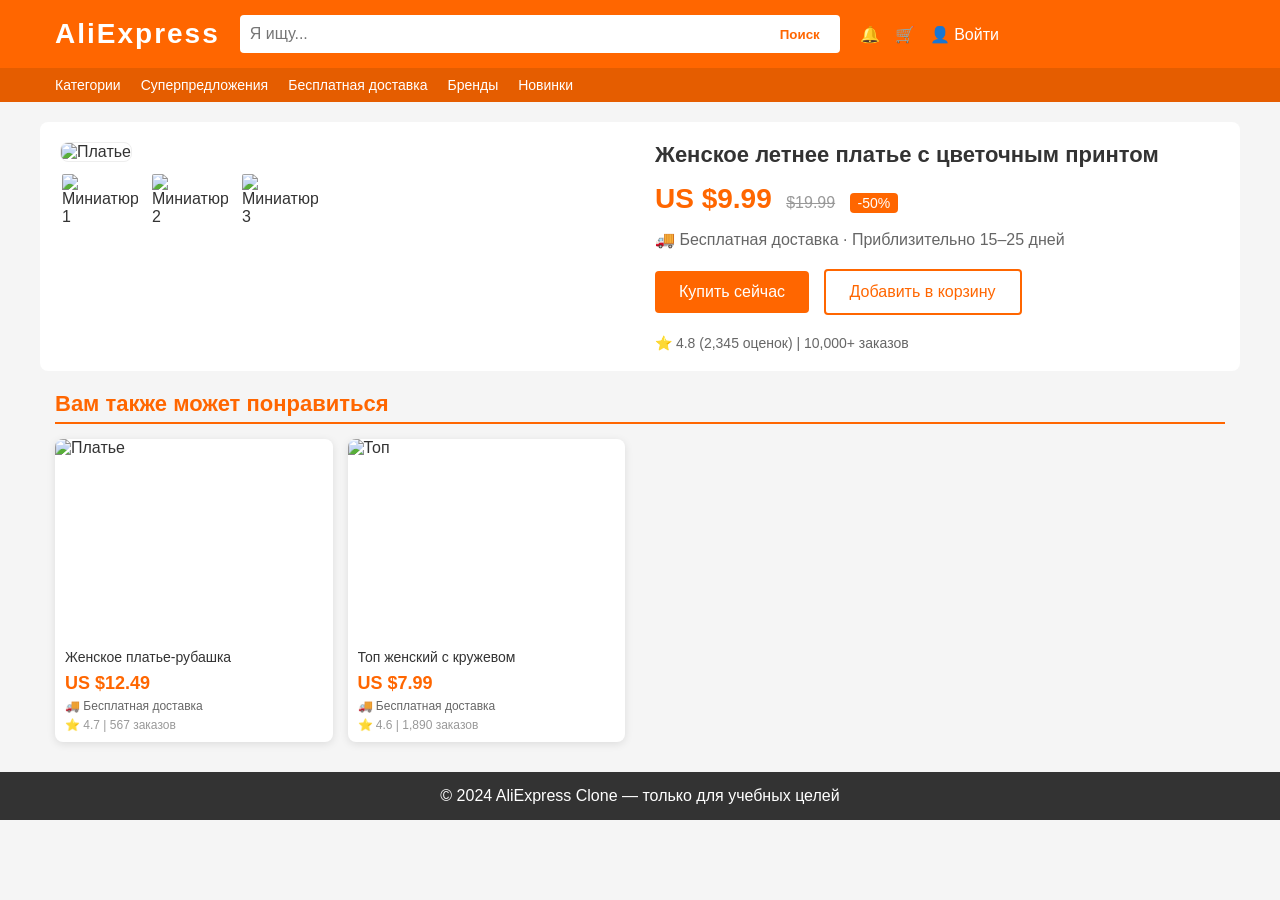
==== index.html @ 1ab43ed0 "Add files via upload" ====
<!DOCTYPE html>
<html lang="en">
<head>
  <meta charset="UTF-8">
  <meta name="viewport" content="width=device-width, initial-scale=1.0">
  <title>AliExpress Clone - Карточка товара</title>
  <link rel="stylesheet" href="styles.css">
</head>
<body>
  <!-- Header (тот же, что и в каталоге) -->
  <header class="header">
    <div class="header-top">
      <div class="container header-row">
        <div class="logo">AliExpress</div>
        <div class="search-bar">
          <input type="text" placeholder="Я ищу...">
          <button>Поиск</button>
        </div>
        <div class="header-icons">
          <span>🔔</span>
          <span>🛒</span>
          <span>👤 Войти</span>
        </div>
      </div>
    </div>
    <nav class="nav">
      <div class="container">
        <ul>
          <li><a href="#">Категории</a></li>
          <li><a href="#">Суперпредложения</a></li>
          <li><a href="#">Бесплатная доставка</a></li>
          <li><a href="#">Бренды</a></li>
          <li><a href="#">Новинки</a></li>
        </ul>
      </div>
    </nav>
  </header>

  <!-- Карточка товара -->
  <main class="container product-detail">
    <div class="product-gallery">
      <div class="main-image">
        <img src="https://via.placeholder.com/400x400/FF6600/ffffff?text=Основное+фото" alt="Платье">
      </div>
      <div class="thumbnails">
        <img src="https://via.placeholder.com/80x80/FF6600/ffffff?text=1" alt="Миниатюра 1">
        <img src="https://via.placeholder.com/80x80/FF6600/ffffff?text=2" alt="Миниатюра 2">
        <img src="https://via.placeholder.com/80x80/FF6600/ffffff?text=3" alt="Миниатюра 3">
      </div>
    </div>

    <div class="product-info">
      <h1 class="product-title">Женское летнее платье с цветочным принтом</h1>
      <div class="product-price">
        <span class="current-price">US $9.99</span>
        <span class="old-price">$19.99</span>
        <span class="discount">-50%</span>
      </div>
      <p class="shipping-info">🚚 Бесплатная доставка · Приблизительно 15–25 дней</p>
      <div class="product-actions">
        <button class="btn-buy">Купить сейчас</button>
        <button class="btn-cart">Добавить в корзину</button>
      </div>
      <div class="product-meta">
        <span>⭐ 4.8 (2,345 оценок) | 10,000+ заказов</span>
      </div>
    </div>
  </main>

  <!-- Похожие товары (используем тот же класс card) -->
  <section class="container">
    <h2 class="section-title">Вам также может понравиться</h2>
    <div class="product-grid">
      <div class="card">
        <div class="card-img">
          <img src="https://via.placeholder.com/200x200/FF6600/ffffff?text=Платье2" alt="Платье">
        </div>
        <div class="card-body">
          <p class="card-title">Женское платье-рубашка</p>
          <p class="card-price">US $12.49</p>
          <p class="card-ship">🚚 Бесплатная доставка</p>
          <div class="card-rating">⭐ 4.7 | 567 заказов</div>
        </div>
      </div>
      <div class="card">
        <div class="card-img">
          <img src="https://via.placeholder.com/200x200/FF6600/ffffff?text=Топ2" alt="Топ">
        </div>
        <div class="card-body">
          <p class="card-title">Топ женский с кружевом</p>
          <p class="card-price">US $7.99</p>
          <p class="card-ship">🚚 Бесплатная доставка</p>
          <div class="card-rating">⭐ 4.6 | 1,890 заказов</div>
        </div>
      </div>
    </div>
  </section>

  <!-- Footer -->
  <footer class="footer">
    <div class="container">
      <p>© 2024 AliExpress Clone — только для учебных целей</p>
    </div>
  </footer>
</body>
</html>
---- styles.css ----
/* Общие сбросы и шрифты */
* {
  margin: 0;
  padding: 0;
  box-sizing: border-box;
}

body {
  font-family: Arial, Helvetica, sans-serif;
  background-color: #f5f5f5;
  color: #333;
}

.container {
  max-width: 1200px;
  margin: 0 auto;
  padding: 0 15px;
}

/* Header */
.header {
  background-color: #FF6600; /* фирменный оранжевый AliExpress */
  color: #fff;
}

.header-top {
  padding: 15px 0;
}

.header-row {
  display: flex;
  align-items: center;
  gap: 20px;
}

.logo {
  font-size: 28px;
  font-weight: bold;
  letter-spacing: 2px;
}

.search-bar {
  display: flex;
  flex: 1;
  max-width: 600px;
}

.search-bar input {
  flex: 1;
  padding: 10px;
  border: none;
  border-radius: 4px 0 0 4px;
  font-size: 16px;
}

.search-bar button {
  background-color: #fff;
  border: none;
  padding: 10px 20px;
  border-radius: 0 4px 4px 0;
  font-weight: bold;
  cursor: pointer;
  color: #FF6600;
}

.header-icons {
  display: flex;
  gap: 15px;
  align-items: center;
}

.header-icons span {
  cursor: pointer;
}

/* Навигация */
.nav {
  background-color: #e55d00; /* чуть темнее */
}

.nav ul {
  display: flex;
  list-style: none;
  gap: 20px;
  padding: 8px 0;
}

.nav ul li a {
  color: #fff;
  text-decoration: none;
  font-size: 14px;
}

/* Заголовок раздела */
.section-title {
  margin: 20px 0 15px;
  font-size: 22px;
  color: #FF6600;
  border-bottom: 2px solid #FF6600;
  padding-bottom: 5px;
}

/* Сетка товаров */
.product-grid {
  display: flex;
  flex-wrap: wrap;
  gap: 15px;
}

/* Карточка товара (витрина) */
.card {
  background: #fff;
  border-radius: 8px;
  overflow: hidden;
  width: calc(25% - 15px);
  box-shadow: 0 2px 8px rgba(0,0,0,0.1);
  transition: transform 0.2s;
}

.card:hover {
  transform: translateY(-3px);
}

.card-img {
  width: 100%;
  height: 200px;
  overflow: hidden;
}

.card-img img {
  width: 100%;
  height: 100%;
  object-fit: cover;
}

.card-body {
  padding: 10px;
}

.card-title {
  font-size: 14px;
  margin-bottom: 8px;
  color: #333;
  display: -webkit-box;
  -webkit-line-clamp: 2;
  -webkit-box-orient: vertical;
  overflow: hidden;
}

.card-price {
  font-size: 18px;
  font-weight: bold;
  color: #FF6600;
}

.old-price {
  font-size: 14px;
  color: #999;
  text-decoration: line-through;
  margin-left: 5px;
}

.card-ship {
  font-size: 12px;
  color: #666;
  margin: 5px 0;
}

.card-rating {
  font-size: 12px;
  color: #999;
}

/* Детальная страница товара */
.product-detail {
  display: flex;
  gap: 30px;
  margin-top: 20px;
  background: #fff;
  padding: 20px;
  border-radius: 8px;
}

.product-gallery {
  flex: 1;
}

.main-image {
  width: 100%;
  max-width: 400px;
  margin-bottom: 10px;
}

.main-image img {
  width: 100%;
  border-radius: 8px;
  border: 1px solid #eee;
}

.thumbnails {
  display: flex;
  gap: 10px;
}

.thumbnails img {
  width: 80px;
  height: 80px;
  object-fit: cover;
  border: 2px solid transparent;
  border-radius: 4px;
  cursor: pointer;
}

.thumbnails img:hover {
  border-color: #FF6600;
}

.product-info {
  flex: 1;
}

.product-title {
  font-size: 22px;
  margin-bottom: 15px;
}

.product-price {
  margin-bottom: 15px;
}

.current-price {
  font-size: 28px;
  color: #FF6600;
  font-weight: bold;
}

.old-price {
  font-size: 16px;
  color: #999;
  text-decoration: line-through;
  margin-left: 10px;
}

.discount {
  font-size: 14px;
  background: #FF6600;
  color: #fff;
  padding: 2px 8px;
  border-radius: 4px;
  margin-left: 10px;
}

.shipping-info {
  color: #666;
  margin-bottom: 20px;
}

.product-actions {
  margin-bottom: 20px;
}

.btn-buy, .btn-cart {
  padding: 12px 24px;
  border: none;
  border-radius: 4px;
  font-size: 16px;
  cursor: pointer;
  margin-right: 10px;
}

.btn-buy {
  background-color: #FF6600;
  color: #fff;
}

.btn-cart {
  background-color: #fff;
  border: 2px solid #FF6600;
  color: #FF6600;
}

.product-meta {
  color: #666;
  font-size: 14px;
}

/* Footer */
.footer {
  background-color: #333;
  color: #fff;
  text-align: center;
  padding: 15px 0;
  margin-top: 30px;
}

/* Адаптивность для маленьких экранов */
@media (max-width: 768px) {
  .header-row {
    flex-direction: column;
    gap: 10px;
  }
  .search-bar {
    max-width: 100%;
  }
  .card {
    width: calc(50% - 15px);
  }
  .product-detail {
    flex-direction: column;
  }
}
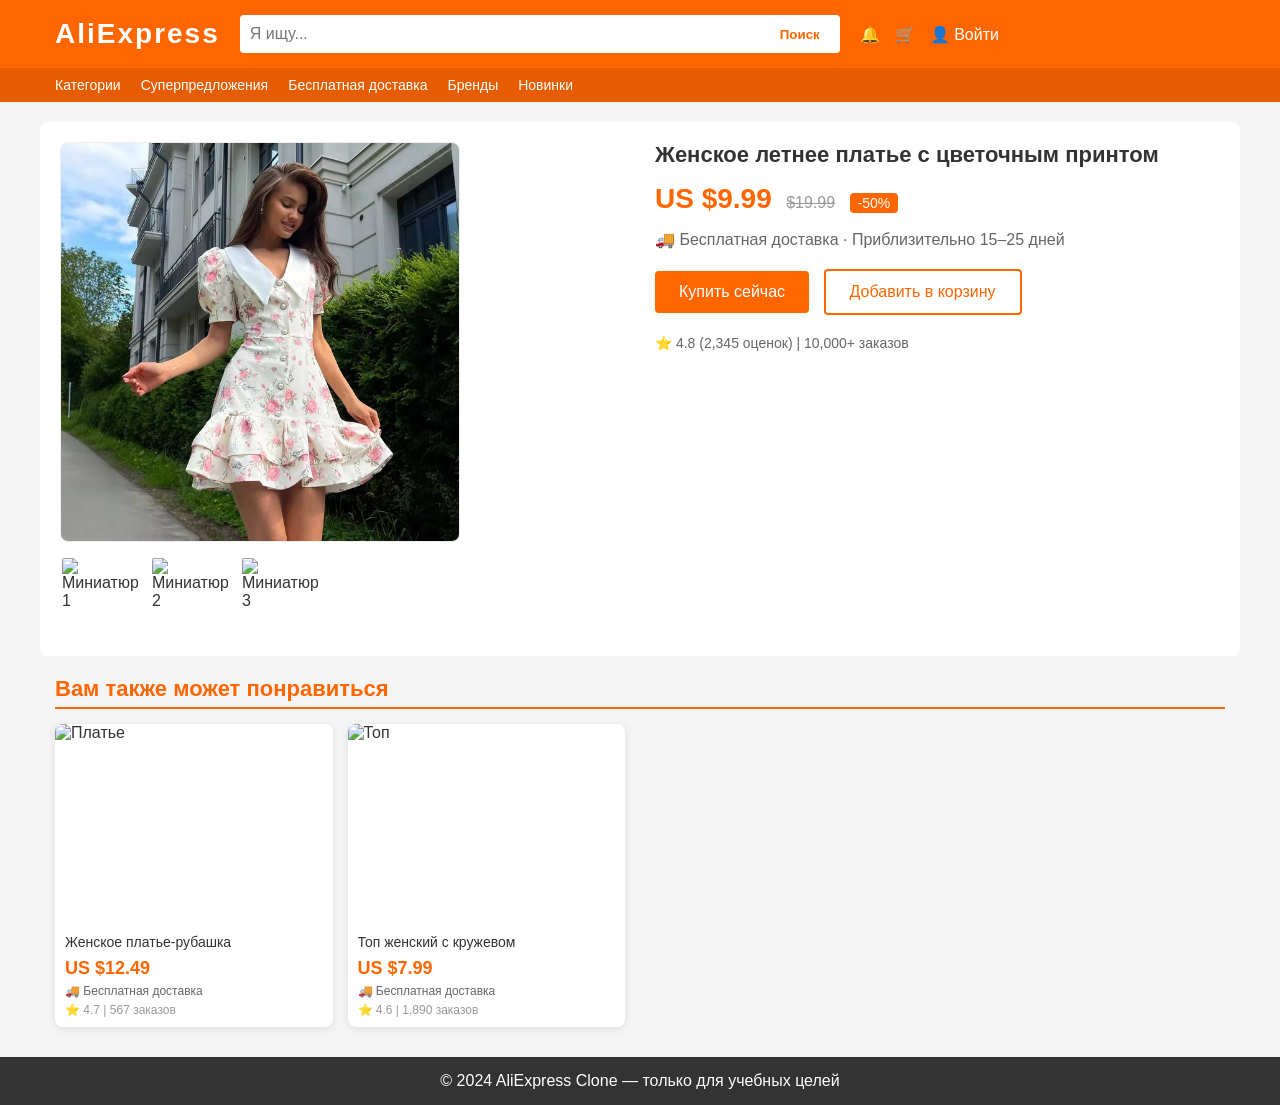
==== commit 503dc99e: "Update index.html" ====
--- a/index.html
+++ b/index.html
@@ -40,7 +40,7 @@
   <main class="container product-detail">
     <div class="product-gallery">
       <div class="main-image">
-        <img src="https://via.placeholder.com/400x400/FF6600/ffffff?text=Основное+фото" alt="Платье">
+        <img src="image.png" alt="Платье">
       </div>
       <div class="thumbnails">
         <img src="https://via.placeholder.com/80x80/FF6600/ffffff?text=1" alt="Миниатюра 1">
@@ -103,4 +103,4 @@
     </div>
   </footer>
 </body>
-</html>+</html>
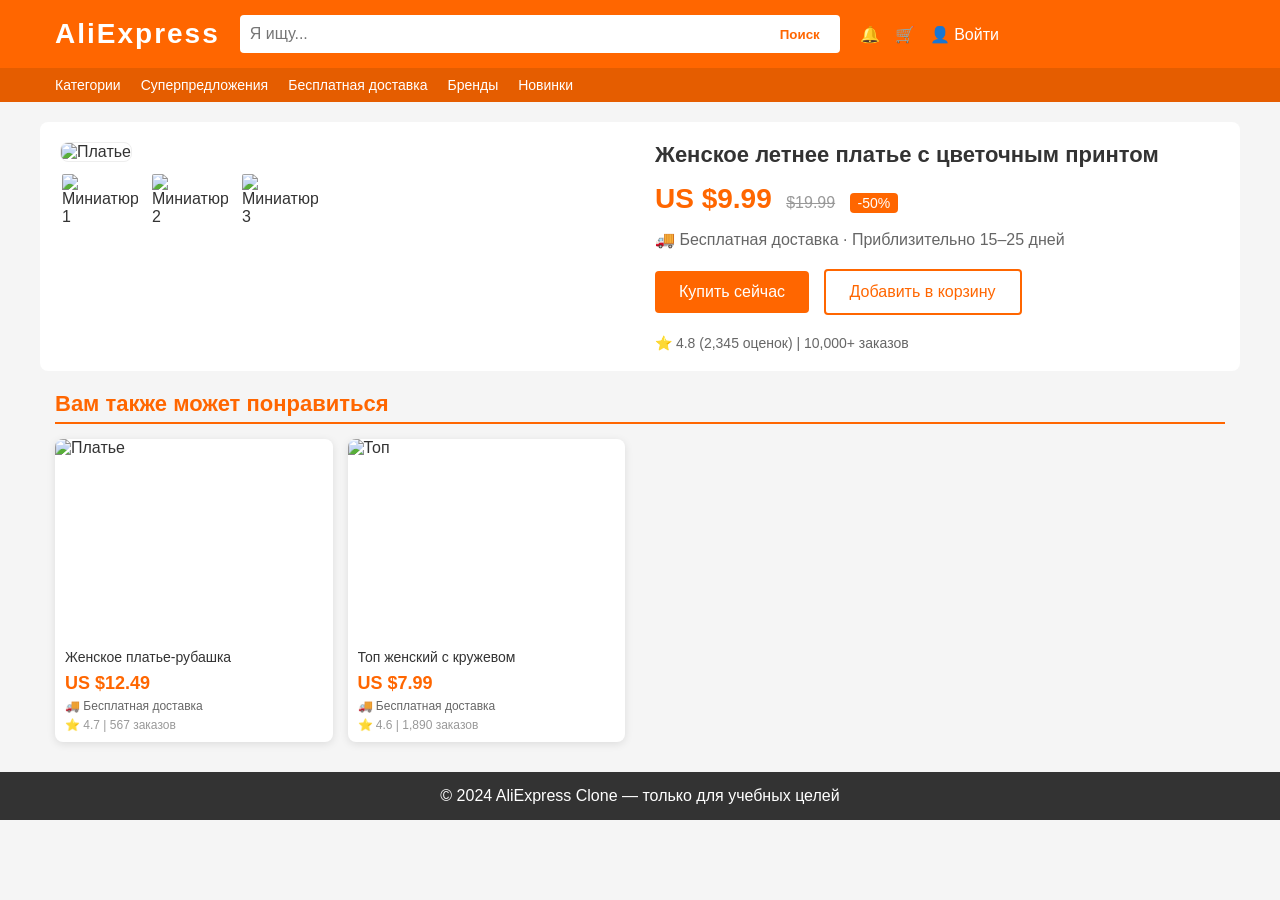
==== commit 0be0d91d: "Update index.html" ====
--- a/index.html
+++ b/index.html
@@ -40,7 +40,7 @@
   <main class="container product-detail">
     <div class="product-gallery">
       <div class="main-image">
-        <img src="image.png" alt="Платье">
+        <img src="https://ae-pic-a1.aliexpress-media.com/kf/S4b8b2ec818ca4721aacf04a41876bb38Q.jpg_640x640.jpg" alt="Платье">
       </div>
       <div class="thumbnails">
         <img src="https://via.placeholder.com/80x80/FF6600/ffffff?text=1" alt="Миниатюра 1">
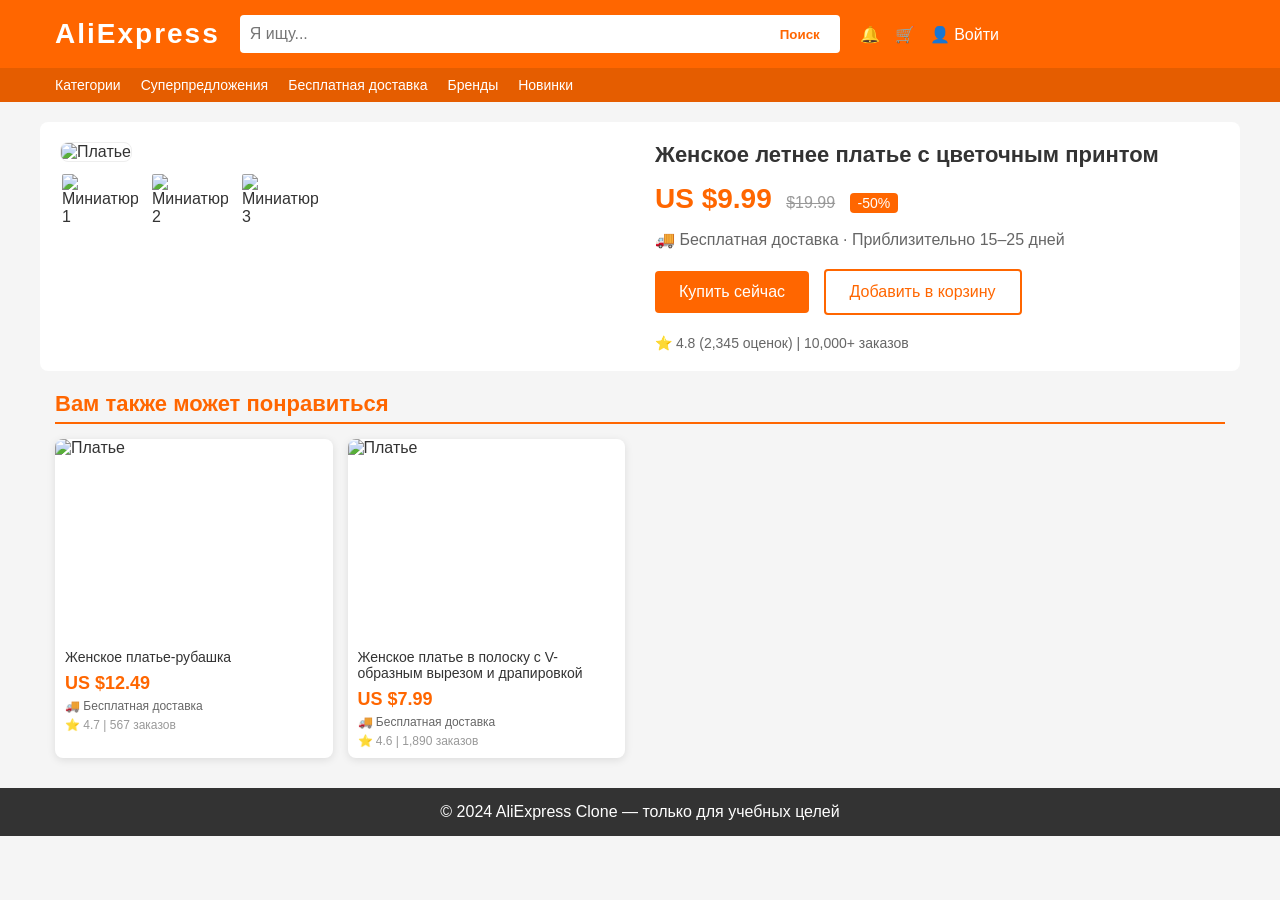
==== commit 1fc0656b: "Update index.html" ====
--- a/index.html
+++ b/index.html
@@ -43,9 +43,9 @@
         <img src="https://ae-pic-a1.aliexpress-media.com/kf/S4b8b2ec818ca4721aacf04a41876bb38Q.jpg_640x640.jpg" alt="Платье">
       </div>
       <div class="thumbnails">
-        <img src="https://via.placeholder.com/80x80/FF6600/ffffff?text=1" alt="Миниатюра 1">
-        <img src="https://via.placeholder.com/80x80/FF6600/ffffff?text=2" alt="Миниатюра 2">
-        <img src="https://via.placeholder.com/80x80/FF6600/ffffff?text=3" alt="Миниатюра 3">
+        <img src="https://ae-pic-a1.aliexpress-media.com/kf/Sf703efc6e65d4ca4bdb9ffe3ab21cbfbx.jpg" alt="Миниатюра 1">
+        <img src="https://ae-pic-a1.aliexpress-media.com/kf/S9d7de091435b4ffcbaed4424422decf9K.jpg" alt="Миниатюра 2">
+        <img src="https://ae-pic-a1.aliexpress-media.com/kf/Sea1dc7439ba349cdbb16ee0aecff7effm.jpg" alt="Миниатюра 3">
       </div>
     </div>
 
@@ -73,7 +73,7 @@
     <div class="product-grid">
       <div class="card">
         <div class="card-img">
-          <img src="https://via.placeholder.com/200x200/FF6600/ffffff?text=Платье2" alt="Платье">
+          <img src="https://ae-pic-a1.aliexpress-media.com/kf/S985c25ee78ad4732bc6a56bc7881949e3.jpg" alt="Платье">
         </div>
         <div class="card-body">
           <p class="card-title">Женское платье-рубашка</p>
@@ -84,10 +84,10 @@
       </div>
       <div class="card">
         <div class="card-img">
-          <img src="https://via.placeholder.com/200x200/FF6600/ffffff?text=Топ2" alt="Топ">
+          <img src="https://ae-pic-a1.aliexpress-media.com/kf/S07bc413f18704f0bbd8f3fae5fcddafe2.jpg_640x640.jpg" alt="Платье">
         </div>
         <div class="card-body">
-          <p class="card-title">Топ женский с кружевом</p>
+          <p class="card-title">Женское платье в полоску с V-образным вырезом и драпировкой</p>
           <p class="card-price">US $7.99</p>
           <p class="card-ship">🚚 Бесплатная доставка</p>
           <div class="card-rating">⭐ 4.6 | 1,890 заказов</div>
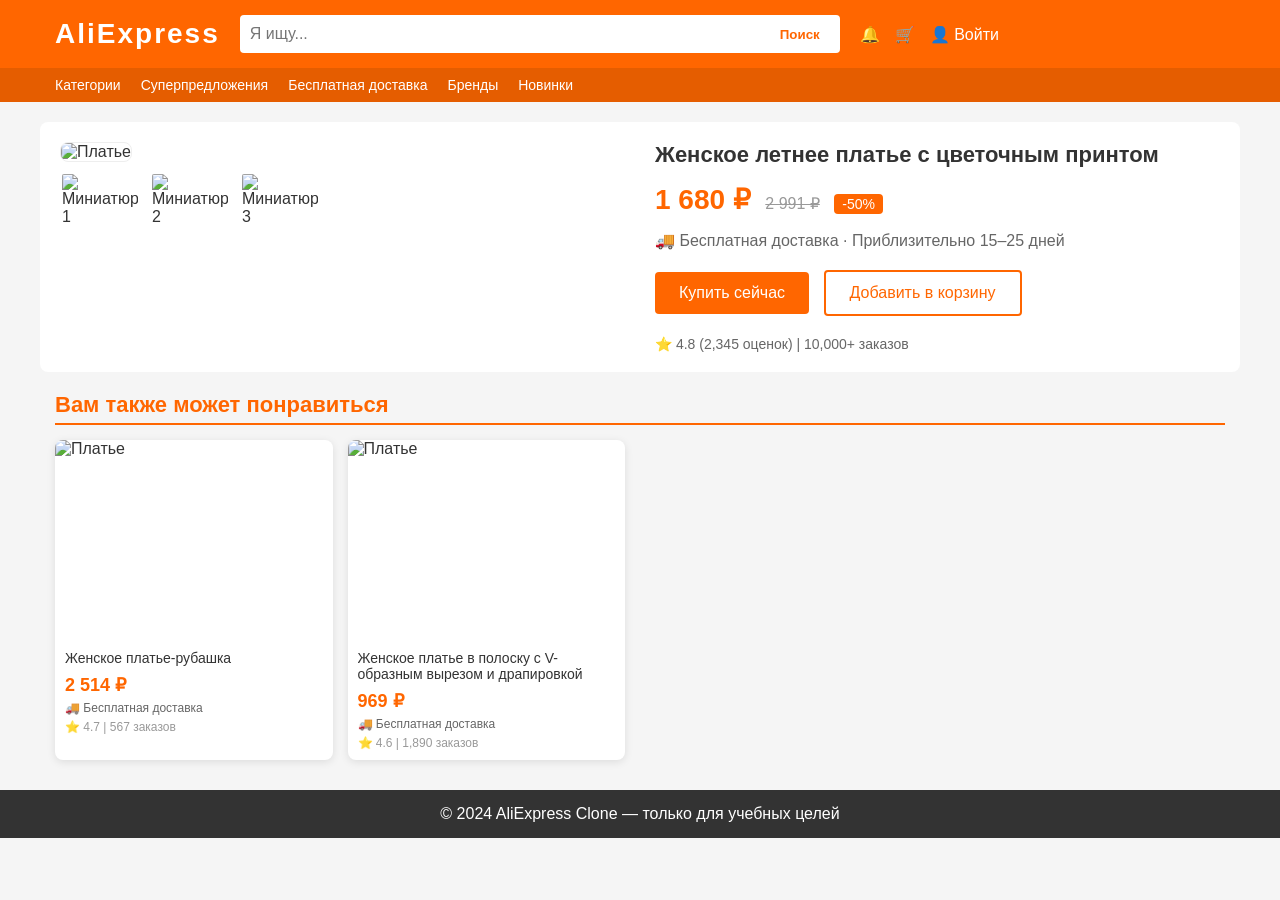
==== commit 4c259102: "Update index.html" ====
--- a/index.html
+++ b/index.html
@@ -52,8 +52,8 @@
     <div class="product-info">
       <h1 class="product-title">Женское летнее платье с цветочным принтом</h1>
       <div class="product-price">
-        <span class="current-price">US $9.99</span>
-        <span class="old-price">$19.99</span>
+        <span class="current-price">1 680 ₽</span>
+        <span class="old-price">2 991 ₽</span>
         <span class="discount">-50%</span>
       </div>
       <p class="shipping-info">🚚 Бесплатная доставка · Приблизительно 15–25 дней</p>
@@ -77,7 +77,7 @@
         </div>
         <div class="card-body">
           <p class="card-title">Женское платье-рубашка</p>
-          <p class="card-price">US $12.49</p>
+          <p class="card-price">2 514 ₽</p>
           <p class="card-ship">🚚 Бесплатная доставка</p>
           <div class="card-rating">⭐ 4.7 | 567 заказов</div>
         </div>
@@ -88,7 +88,7 @@
         </div>
         <div class="card-body">
           <p class="card-title">Женское платье в полоску с V-образным вырезом и драпировкой</p>
-          <p class="card-price">US $7.99</p>
+          <p class="card-price">969 ₽</p>
           <p class="card-ship">🚚 Бесплатная доставка</p>
           <div class="card-rating">⭐ 4.6 | 1,890 заказов</div>
         </div>
